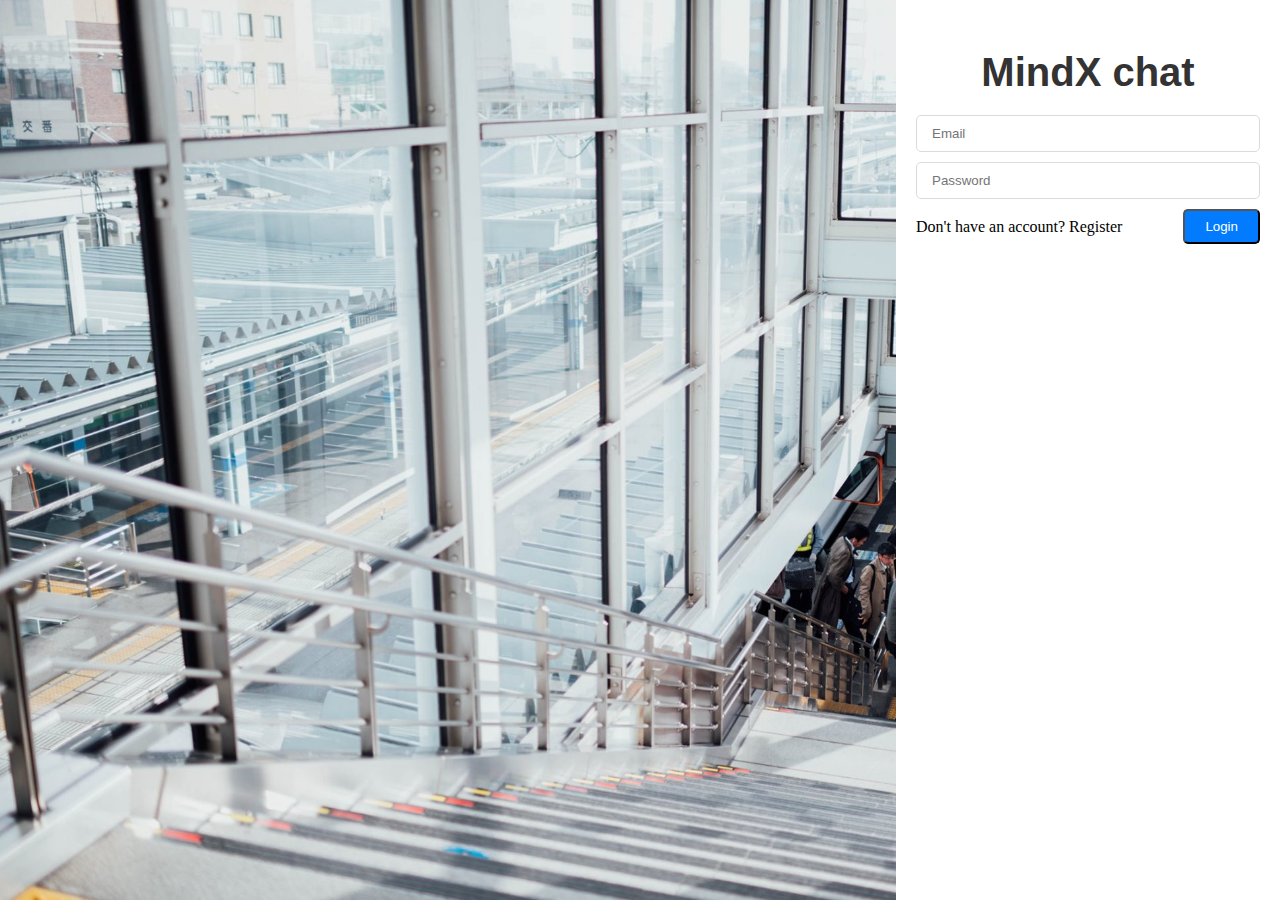
==== Chat-app/html/temp.html @ e06e176d "day 1" ====
<!DOCTYPE html>
<html lang="en">
<head>
    <meta charset="UTF-8">
    <meta name="viewport" content="width=device-width, initial-scale=1.0">
    <title>Document</title>
    <link rel="stylesheet" href="../css/style.css">
    <link rel="stylesheet" href="../css/register.css">
    <link rel="stylesheet" href="../css/login.css">
</head>
<body>
    <div class="LoginCointainer">
        <div class="AsideRight">
            <div class="header">
                <h3>MindX chat</h3>
            </div>
            <form id="login-form">
                <div class="input-wrapper">
                    <input type="text" placeholder="Email" name="email">
                    <div class="error" id="email-error"></div>
                </div>
                <div class="input-wrapper">
                    <input type="password" placeholder="Password" name="password">
                    <div class="error" id="password-error"></div>
                </div>
                <div class="form-action">
                    <span id="redirect-to register" onclick="redirect_to_register()">
                        Don't have an account? Register
                    </span>
                    <button class="btn" type="submit">
                        Login
                    </button>
                </div>
            </form>
        </div>
    </div>
    
</body>
</html>
---- Chat-app/css/style.css ----
*{
    padding: 0;
    margin: 0;
    box-sizing: border-box;
}
.input-wrapper input {
    border: 1px solid #dbdbdb ; 
    padding: 10px 15px; 
    border-radius: 5px;
    width: 100%;
    outline: none;
}
.input-wrapper{
    margin-bottom: 10px;
}
.btn{
    padding: 8px 20px;
    color: #ffffff;
    background-color: #037BFE;
    border-radius: 5px;
    cursor: pointer;
}
.error {
    color: #ff0000; 
}
---- Chat-app/css/register.css ----
.register-container{
    background-image: url(../images/register-background.jpg);
    height: 100vh;
    background-size: cover;
    display: flex;
    justify-content: flex-end;
}
.register-container .aside-right{
    height: 100vh;
    background-color: #fff;
    width: 30%;

}
.register-container .aside-right .header h3{
    font-size: 40px;
    font-family: Arial, Helvetica, sans-serif;
    color: #333;
    text-align: center;
    margin-top: 50px;
}
.register-container .input-name-wrapper{
    display: flex;
    justify-content:space-between ;
}
.register-container .input-name-wrapper .input-wrapper {
    width: 48%;
}
#register-form {
    padding: 20px;
}
.register-container .aside-right .form-action {
    display: flex; 
    justify-content: space-between;
    align-items: center;
}
---- Chat-app/css/login.css ----
.LoginCointainer{
    background-image: url(../images/Login-background.jpg);
    height: 100vh;
    background-size: cover;
    display: flex;
    justify-content: flex-end;
}
.LoginCointainer .AsideRight {
    height: 100vh;
    background-color: #fff;
    width: 30%;
}
.LoginCointainer .AsideRight .header h3{
    font-size: 40px;
    font-family: Arial, Helvetica, sans-serif;
    color: #333;
    text-align: center;
    margin-top: 50px;
}
#login-form {
    padding: 20px;

}

.LoginCointainer .AsideRight .form-action {
    display: flex ; 
    justify-content: space-between;
    align-items: center;
}
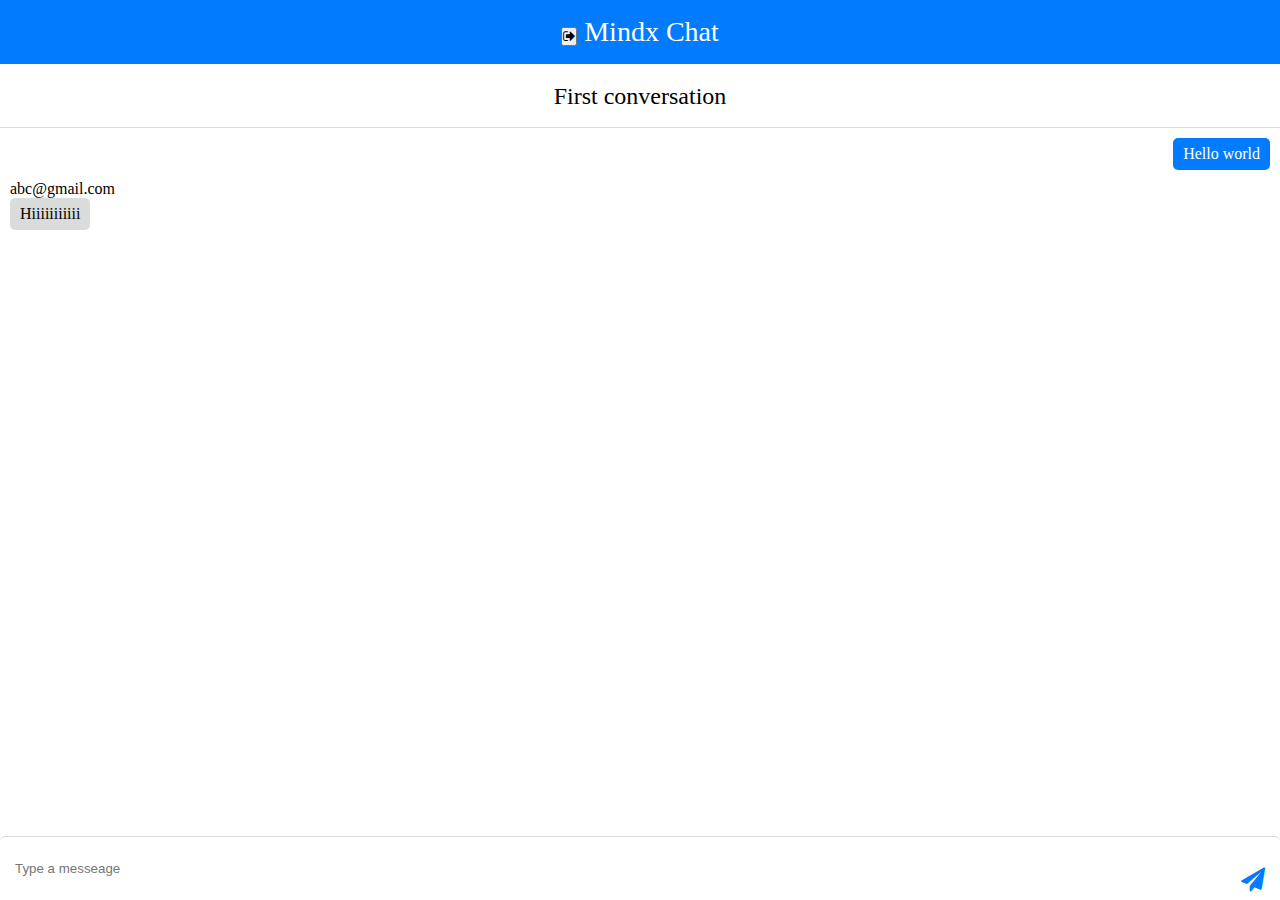
==== commit 77d209ab: "firestore" ====
--- a/Chat-app/html/temp.html
+++ b/Chat-app/html/temp.html
@@ -7,9 +7,11 @@
     <link rel="stylesheet" href="../css/style.css">
     <link rel="stylesheet" href="../css/register.css">
     <link rel="stylesheet" href="../css/login.css">
+    <link rel="stylesheet" href="../css/chat.css">
+    <link rel="stylesheet" href="https://cdnjs.cloudflare.com/ajax/libs/font-awesome/4.7.0/css/font-awesome.min.css">
 </head>
 <body>
-    <div class="LoginCointainer">
+    <!-- <div class="LoginCointainer">
         <div class="AsideRight">
             <div class="header">
                 <h3>MindX chat</h3>
@@ -24,7 +26,7 @@
                     <div class="error" id="password-error"></div>
                 </div>
                 <div class="form-action">
-                    <span id="redirect-to register" onclick="redirect_to_register()">
+                    <span class="cursor-pointer" id="redirect-to register" onclick="redirect_to_register()">
                         Don't have an account? Register
                     </span>
                     <button class="btn" type="submit">
@@ -33,7 +35,44 @@
                 </div>
             </form>
         </div>
+    </div> -->
+    <div class="chat-container">
+        <div class="header">
+            <button type="submit" id="log-out">
+                <i class="fa fa-sign-out" aria-hidden="true"></i>
+            </button>
+            Mindx Chat
+        </div>
+        <div class="main">
+            <div class="conversation-detail">
+                <div class="conversation-header">
+                    First conversation
+                </div>
+                <div class="list-messages">
+                    <div class="message-container mine">
+                        <div class="content">
+                            Hello world
+                        </div>
+                    </div>
+                    <div class="message-container their">
+                        <div class="owner">
+                            abc@gmail.com
+                        </div>
+                        <div class="content">
+                            Hiiiiiiiiiii
+                        </div>
+                    </div>
+                </div>
+                <form id="send-message-form">
+                    <div class="input-wrapper">
+                        <input type="text" placeholder="Type a messeage" name="messeage" >
+                    </div>
+                    <button type="submit">
+                        <i class="fa fa-paper-plane" aria-hidden="true"></i>
+                    </button>
+                </form>
+            </div>
+        </div>
     </div>
-    
 </body>
 </html>--- a/Chat-app/css/style.css
+++ b/Chat-app/css/style.css
@@ -22,4 +22,11 @@
 }
 .error {
     color: #ff0000; 
+}
+.cursor-pointer{
+    cursor: pointer;
+    
+}
+.cursor-pointer:hover{
+    color: #037BFE;
 }--- a/Chat-app/css/chat.css
+++ b/Chat-app/css/chat.css
@@ -0,0 +1,83 @@
+.chat-container .header{
+    text-align: center;
+    height: 64px;
+    background-color: #037BFE;
+    line-height: 64px;
+    color: #ffffff;
+    font-size: 28px;
+
+}
+.chat-container .conversation-header{
+    text-align: center;
+    height: 64px;
+    line-height: 64px;
+    font-size: 24px;    
+    border-bottom: 1px solid #dbdbdb;
+}
+.chat-container{
+    height: 100vh;
+}
+.chat-container .main{
+    height: calc(100% - 64px);
+}
+.chat-container .main .conversation-detail{
+    display: flex;
+    flex-direction: column;
+    height: 100%;
+}
+.conversation-detail .list-messages{
+    flex-grow: 1;
+}
+#send-message-form .input-wrapper input{
+    border: none;
+    border-top: 1px solid #dbdbdb;
+    height: 64px;
+}
+#send-message-form{
+    position: relative;
+}
+#send-message-form button{
+    position: absolute;
+    right: 15px;
+    top: 30px ;
+    border: none;
+    background: none;
+    color: #037bfe;
+    font-size: 24px;
+}
+#send-message-form .input-wrapper {
+    margin-bottom: 0;
+}
+.chat-container .list-messages{
+    padding: 10px;
+    overflow: auto;
+    
+}
+.chat-container .list-messages .message-container{
+    margin-bottom: 10px;
+}
+.chat-container .message-container .content{
+    padding: 7px 10px;
+    border-radius: 5px;
+    max-width: 40%;
+    width: max-content;
+ }
+.chat-container .message-container.their .content{
+    background: #dadbdb;
+}
+
+.chat-container .message-container.mine .content{
+    background: #037BFE ;
+    color: #fff;
+
+}
+.chat-container .message-container.mine{
+    display: flex;
+    justify-content: flex-end;
+}
+/* 
+.chat-container .header button{
+    color: #037bfe;
+    font-size: 24px;
+    float: right;
+} */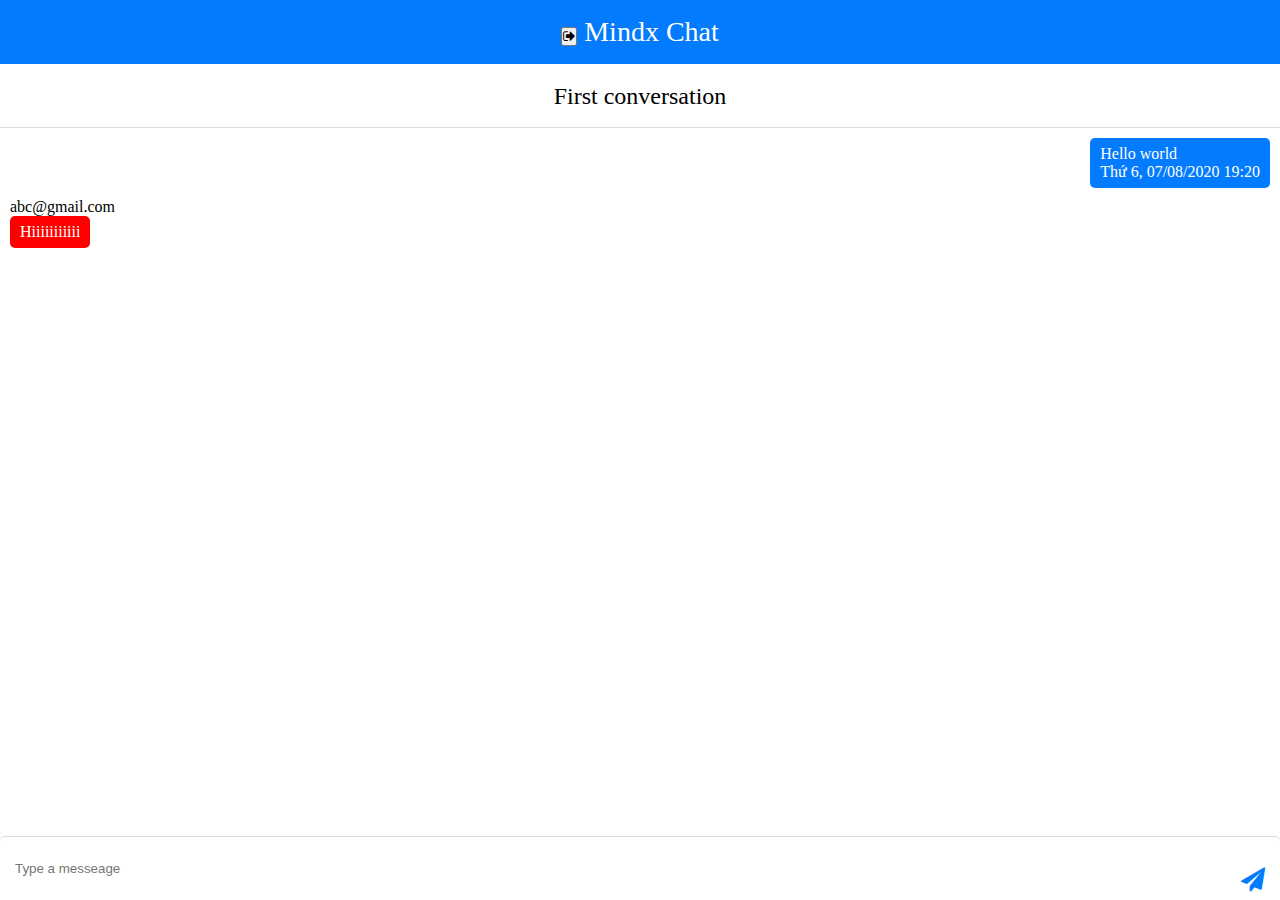
==== commit b6365b2b: "update 8/8" ====
--- a/Chat-app/html/temp.html
+++ b/Chat-app/html/temp.html
@@ -52,6 +52,7 @@
                     <div class="message-container mine">
                         <div class="content">
                             Hello world
+                            <div class="time" style="">Thứ 6, 07/08/2020 19:20</div>
                         </div>
                     </div>
                     <div class="message-container their">
--- a/Chat-app/css/chat.css
+++ b/Chat-app/css/chat.css
@@ -42,7 +42,7 @@
     top: 30px ;
     border: none;
     background: none;
-    color: #037bfe;
+    color: #037BFE;
     font-size: 24px;
 }
 #send-message-form .input-wrapper {
@@ -61,9 +61,13 @@
     border-radius: 5px;
     max-width: 40%;
     width: max-content;
+    word-break: break-all;
  }
 .chat-container .message-container.their .content{
-    background: #dadbdb;
+    background: #DADBDB;
+    color: #ffffff;
+    max-width: max-content;
+    background-color: red ;
 }
 
 .chat-container .message-container.mine .content{
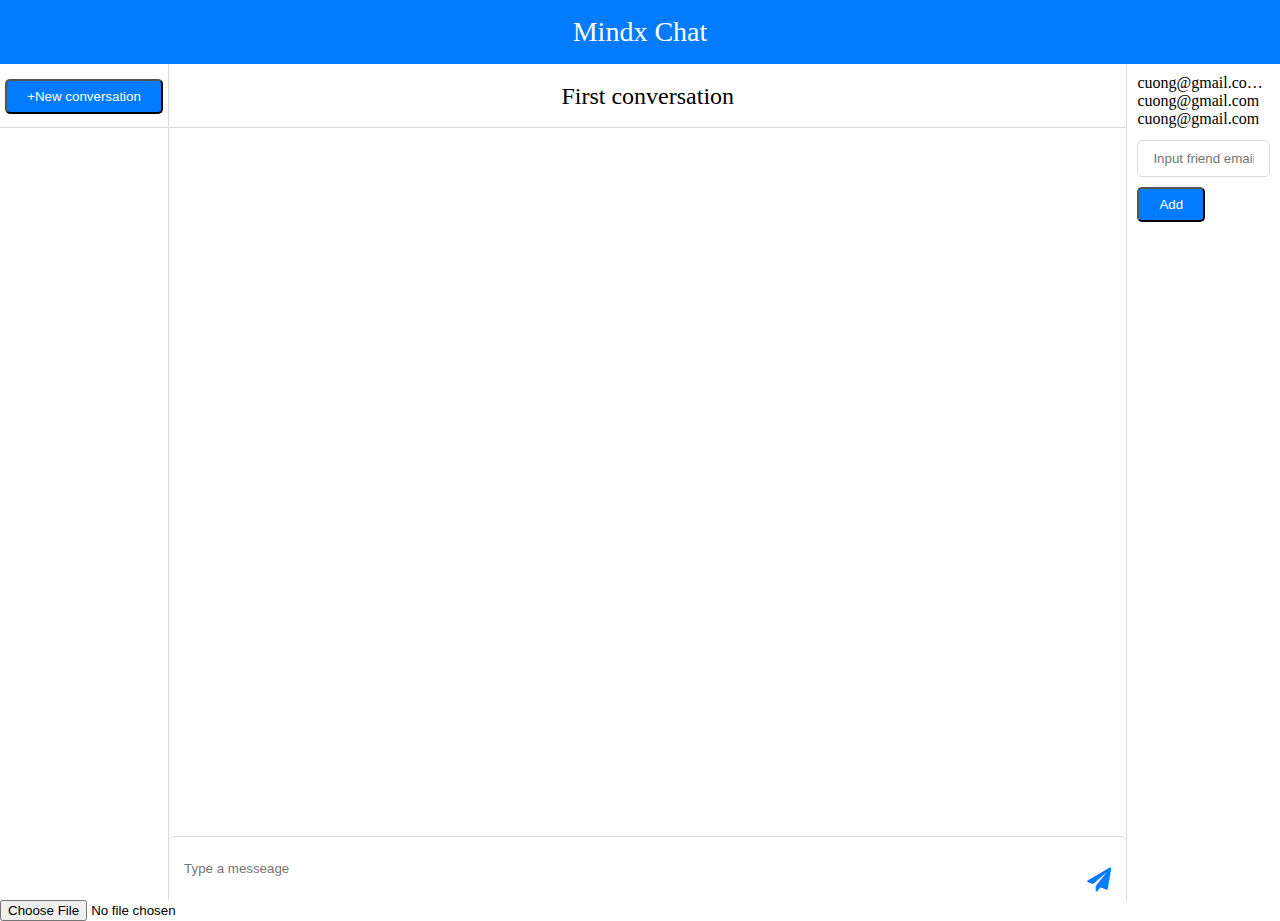
==== commit 2ee759c8: "final" ====
--- a/Chat-app/html/temp.html
+++ b/Chat-app/html/temp.html
@@ -3,7 +3,7 @@
 <head>
     <meta charset="UTF-8">
     <meta name="viewport" content="width=device-width, initial-scale=1.0">
-    <title>Document</title>
+    <title>Document-test</title>
     <link rel="stylesheet" href="../css/style.css">
     <link rel="stylesheet" href="../css/register.css">
     <link rel="stylesheet" href="../css/login.css">
@@ -36,7 +36,7 @@
             </form>
         </div>
     </div> -->
-    <div class="chat-container">
+    <!-- <div class="chat-container">
         <div class="header">
             <button type="submit" id="log-out">
                 <i class="fa fa-sign-out" aria-hidden="true"></i>
@@ -44,6 +44,22 @@
             Mindx Chat
         </div>
         <div class="main">
+            <div class="aside-left">
+                <div class="create-conversation">
+                    <button class="btn">+New conversation</button>
+                </div>
+                <div class="list-conversations">
+                    <div class="conversation current cursor-pointer">
+                        <div class="conversation-title">First conversation</div>
+                        <div class="conversation-num-user">2 user</div>
+                    </div>
+                    <div class="conversation cursor-pointer">
+                        <div class="conversation-title">Second conversation</div>
+                        <div class="conversation-num-user">2 user</div>
+                    </div>
+
+                </div>
+            </div>
             <div class="conversation-detail">
                 <div class="conversation-header">
                     First conversation
@@ -52,7 +68,7 @@
                     <div class="message-container mine">
                         <div class="content">
                             Hello world
-                            <div class="time" style="">Thứ 6, 07/08/2020 19:20</div>
+                            <div class="time" style="#">Thứ 6, 07/08/2020 19:20</div>
                         </div>
                     </div>
                     <div class="message-container their">
@@ -74,6 +90,80 @@
                 </form>
             </div>
         </div>
+    </div> -->
+    <!-- <div class="create-conversation-container">
+        <div class="header">
+            Mindx Chat
+        </div>
+        <div class="main" style="padding: 50px 20%;">
+            <form id="create-conversation-form">
+                <div style="padding-bottom: 10px;">
+                    Create a new conversation
+                </div>
+                <div class="input-wrapper">
+                    <input type="text" placeholder="Conversation name" name="conversationTitle">
+                    <div class="error" id="conversation-name-error"></div>
+                </div>
+                <div class="input-wrapper">
+                    <input type="text" placeholder="Friend email" name="conversationEmail">
+                    <div class="error" id="conversation-email-error"></div>
+                </div>
+                <button class="btn" type="submit">Save</button>
+                <button class="btn btn-light" type="button" id="back-to-chat">Cancel</button>
+            </form>
+        </div>
+    </div> -->          
+    <div class="chat-container">
+        <div class="header">
+            Mindx Chat
+        </div>
+        <div class="main">
+            <div class="aside-left">
+                <div class="create-conversation">
+                    <button class="btn">+New conversation</button>
+                </div>
+                <div class="list-conversations">
+                  
+                </div>
+            </div>
+            <div class="conversation-detail">
+                <div class="conversation-header">
+                    First conversation
+                </div>
+                <div class="list-messages">
+
+                </div>
+                <form id="send-message-form">
+                    <div class="input-wrapper">
+                        <input  type="text" placeholder="Type a messeage" name="message">
+                    </div>
+                    <button type="submit">
+                        <i class="fa fa-paper-plane" aria-hidden="true"></i>
+                    </button>
+                </form>
+            </div>
+            <div class="aside-right">
+                <div class="list-user">
+                    <div class="user">
+                        cuong@gmail.comdddddddddddddddddddddddddddddddd
+                        cuong@gmail.com
+                        cuong@gmail.com
+
+                    </div>
+                    <form id="add-user-form">
+                        <div class="input-wrapper">
+                            <input type="text" placeholder="Input friend email" name="email" >
+                            <div class="error" id="add-user-email-error"></div>
+                        </div>
+                        <button type="submit" class="btn">Add</button>
+                    </form>
+
+                </div>
+            </div>
+        </div>
+    </div>
+    <div>
+        <input type="file" name="choose">
     </div>
 </body>
 </html>--- a/Chat-app/css/register.css
+++ b/Chat-app/css/register.css
@@ -32,4 +32,11 @@
     display: flex; 
     justify-content: space-between;
     align-items: center;
+}
+
+@media screen and (max-width: 768px){
+    .register-container .aside-right{
+        display: block;
+        width: 100%;
+    }
 }--- a/Chat-app/css/login.css
+++ b/Chat-app/css/login.css
@@ -26,4 +26,11 @@
     display: flex ; 
     justify-content: space-between;
     align-items: center;
+}
+
+@media screen and (max-width: 768px){
+    .LoginCointainer .AsideRight{
+        display: block;
+        width: 100%;
+    }
 }--- a/Chat-app/css/chat.css
+++ b/Chat-app/css/chat.css
@@ -19,11 +19,13 @@
 }
 .chat-container .main{
     height: calc(100% - 64px);
+    display: flex;
 }
 .chat-container .main .conversation-detail{
     display: flex;
     flex-direction: column;
     height: 100%;
+    width: 85%;
 }
 .conversation-detail .list-messages{
     flex-grow: 1;
@@ -67,7 +69,7 @@
     background: #DADBDB;
     color: #ffffff;
     max-width: max-content;
-    background-color: red ;
+    background-color:gray ;
 }
 
 .chat-container .message-container.mine .content{
@@ -84,4 +86,92 @@
     color: #037bfe;
     font-size: 24px;
     float: right;
-} */+} */
+
+.chat-container .aside-left{ 
+    width: 15%;
+    height: 100%;
+    border-right: 1px solid #dbdbdb;
+}
+.chat-container .create-conversation{ 
+    height: 64px;
+    line-height: 64px;
+    border-bottom: 1px solid #dbdbdb;
+    text-align: center;
+}
+
+.chat-container .list-conversations .conversation{
+    padding: 5px 10px;
+    position: relative;
+
+}
+.chat-container .conversation .notification{
+    width: 15px;
+    height: 15px;
+    background: #027bfd;
+    border-radius: 50%;
+    position: absolute;
+    right: 8px;
+    top: 13px;
+    display: none;
+}
+.chat-container .list-conversations .conversation.current{
+    background-color: #dbdbdb;
+}
+.chat-container .aside-right{
+    padding: 10px;
+    border-left: 1px solid #dbdbdb;
+    width: 12%;
+}
+.chat-container .aside-right .user{
+    overflow: hidden;
+    text-overflow: ellipsis;
+}
+.chat-container #add-user-form{
+    margin-top: 12px;
+}
+.sidebar{
+    position: absolute;
+    top: 63px;
+    right: 13px;
+    color: #027bfd;
+    display: none;
+}
+
+.show{
+    position: fixed;
+    display: block !important;
+    right: 0px;
+    background: #fff;
+    display: none;
+}
+.move-sidebar{
+    right: 14%;
+}
+@media screen and (max-width: 768px){
+    .sidebar{
+        display: block;
+    }
+    
+    .aside-right{
+        display: none;
+
+    }
+    .aside-left .conversation-num-user{
+        display: none;
+    }
+    .chat-container .list-conversations .conversation{
+        border-radius: 50%;
+        border: 1px solid #dbdbdb;
+        width: 64px;
+        height: 64px;
+        display: flex;
+        justify-content: center;
+        align-items: center;
+        margin: 5px auto;
+    }
+    .list-conversations .conversation .notification{
+        top: 23px ;
+        
+    }
+}